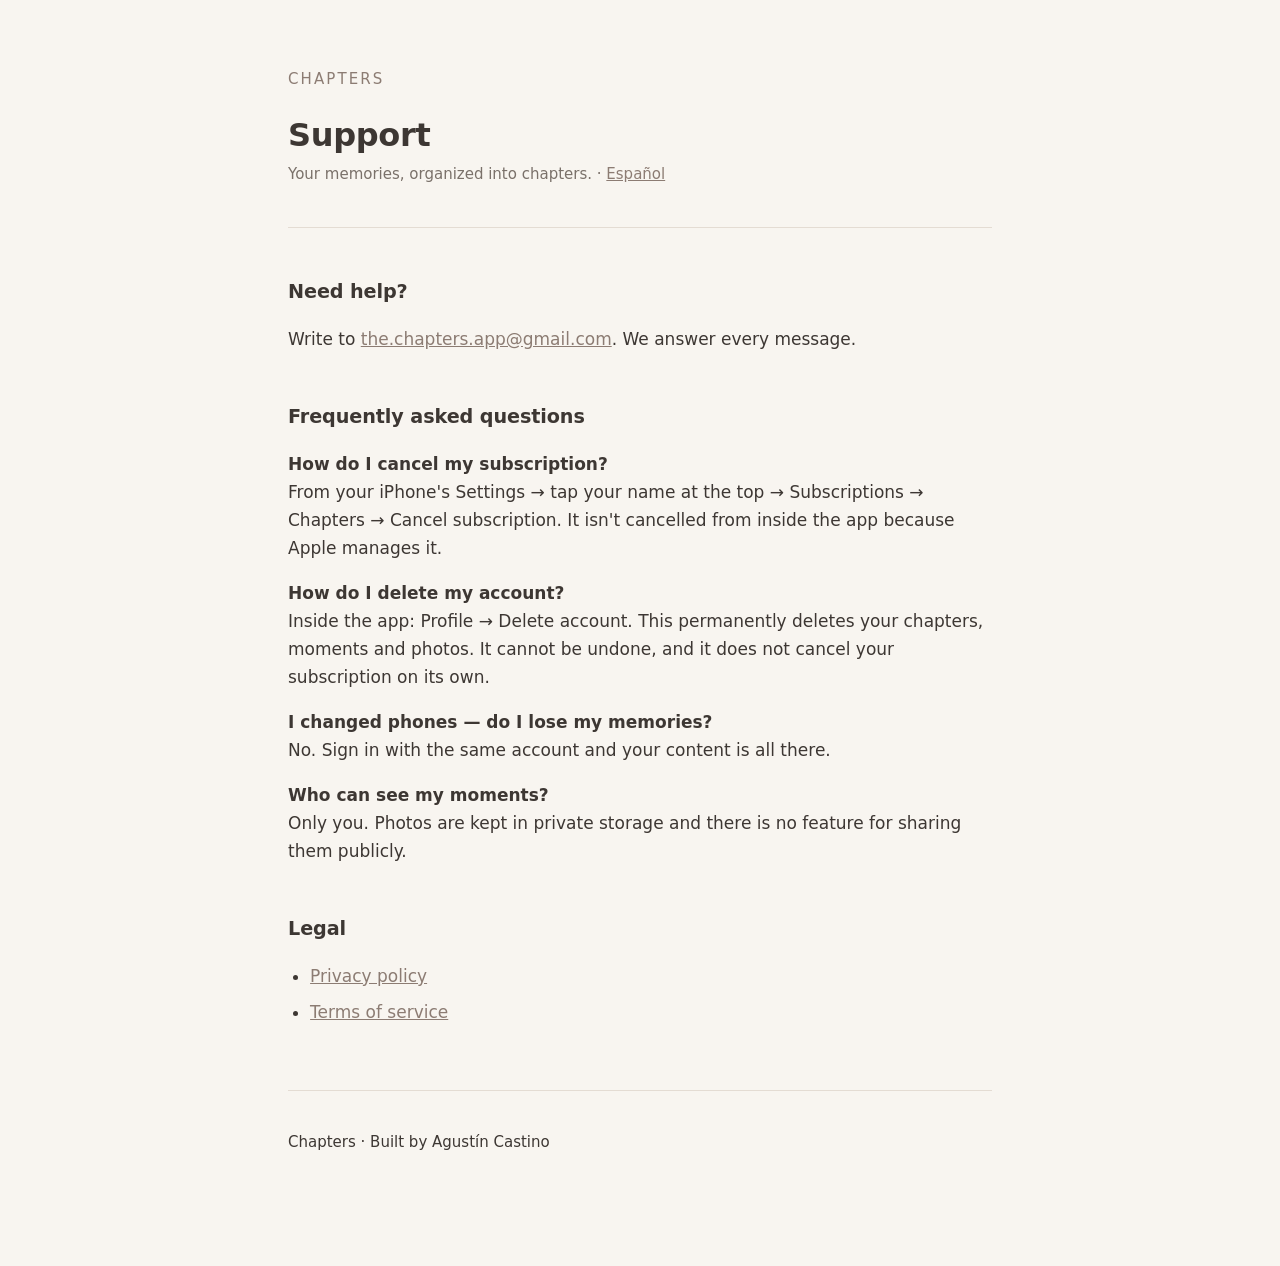
==== en/index.html @ d708229b "Add legal files" ====
<!doctype html>
<html lang="en">
<head>
<meta charset="utf-8">
<meta name="viewport" content="width=device-width, initial-scale=1">
<title>Chapters — Support</title>
<link rel="stylesheet" href="styles.css">
</head>
<body>
<main>
  <header>
    <span class="wordmark">Chapters</span>
    <h1>Support</h1>
    <p class="updated">Your memories, organized into chapters. · <a href="../">Español</a></p>
  </header>

  <h2>Need help?</h2>
  <p>Write to <a href="mailto:the.chapters.app@gmail.com">the.chapters.app@gmail.com</a>.
  We answer every message.</p>

  <h2>Frequently asked questions</h2>

  <p><strong>How do I cancel my subscription?</strong><br>
  From your iPhone's Settings → tap your name at the top → Subscriptions →
  Chapters → Cancel subscription. It isn't cancelled from inside the app because
  Apple manages it.</p>

  <p><strong>How do I delete my account?</strong><br>
  Inside the app: Profile → Delete account. This permanently deletes your chapters,
  moments and photos. It cannot be undone, and it does not cancel your subscription
  on its own.</p>

  <p><strong>I changed phones — do I lose my memories?</strong><br>
  No. Sign in with the same account and your content is all there.</p>

  <p><strong>Who can see my moments?</strong><br>
  Only you. Photos are kept in private storage and there is no feature for sharing
  them publicly.</p>

  <h2>Legal</h2>
  <ul>
    <li><a href="privacy.html">Privacy policy</a></li>
    <li><a href="terms.html">Terms of service</a></li>
  </ul>

  <footer>
    <p>Chapters · Built by Agustín Castino</p>
  </footer>
</main>
</body>
</html>
---- en/styles.css ----
/* Paleta de Chapters: crema de fondo, tinta cálida, marca #8C7C73. */
:root {
  --bg:      #F8F5F0;
  --ink:     #3D3733;
  --muted:   #7A716A;
  --mark:    #8C7C73;
  --hairline: #E4DCD3;
}

* { box-sizing: border-box; }

body {
  margin: 0;
  padding: 0 24px 96px;
  background: var(--bg);
  color: var(--ink);
  font-family: -apple-system, BlinkMacSystemFont, "Segoe UI", system-ui, sans-serif;
  font-size: 17px;
  line-height: 1.65;
  -webkit-text-size-adjust: 100%;
}

main {
  max-width: 44rem;
  margin: 0 auto;
}

header {
  padding: 64px 0 40px;
  border-bottom: 1px solid var(--hairline);
  margin-bottom: 40px;
}

.wordmark {
  font-size: 15px;
  letter-spacing: 0.14em;
  text-transform: uppercase;
  color: var(--mark);
  text-decoration: none;
  font-weight: 500;
}

h1 {
  font-size: 2rem;
  line-height: 1.2;
  margin: 24px 0 8px;
  font-weight: 600;
  letter-spacing: -0.01em;
}

h2 {
  font-size: 1.2rem;
  margin: 48px 0 12px;
  font-weight: 600;
  letter-spacing: -0.005em;
}

.updated {
  color: var(--muted);
  font-size: 15px;
  margin: 0;
}

p, li { color: var(--ink); }

ul { padding-left: 1.3em; }

li { margin-bottom: 8px; }

a { color: var(--mark); }

strong { font-weight: 600; }

.note {
  background: #FFFFFF;
  border: 1px solid var(--hairline);
  border-radius: 12px;
  padding: 16px 20px;
  margin: 24px 0;
}

.note p { margin: 0; }

footer {
  margin-top: 64px;
  padding-top: 24px;
  border-top: 1px solid var(--hairline);
  color: var(--muted);
  font-size: 15px;
}

@media (max-width: 480px) {
  body { font-size: 16px; padding: 0 20px 64px; }
  header { padding-top: 40px; }
  h1 { font-size: 1.6rem; }
}
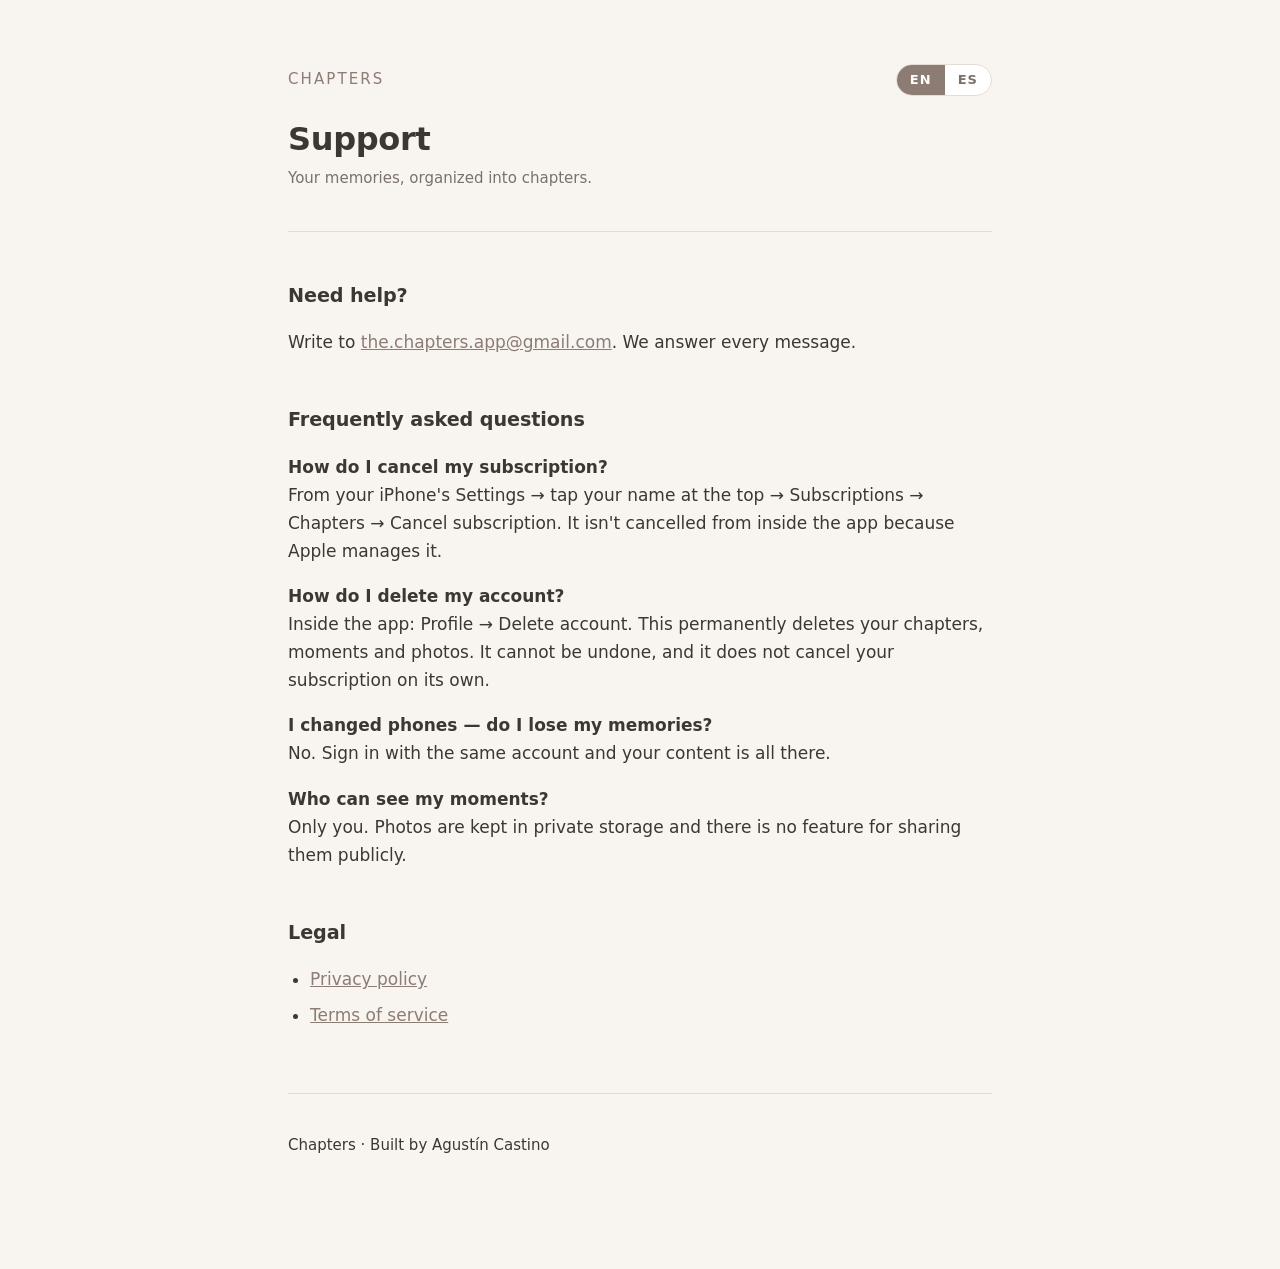
==== commit 5f4c1064: "fixes idiomas" ====
--- a/en/index.html
+++ b/en/index.html
@@ -9,9 +9,15 @@
 <body>
 <main>
   <header>
-    <span class="wordmark">Chapters</span>
+    <div class="topbar">
+      <span class="wordmark">Chapters</span>
+      <nav class="langswitch" aria-label="Language">
+        <span class="current" aria-current="true">EN</span>
+        <a href="../" hreflang="es" lang="es">ES</a>
+      </nav>
+    </div>
     <h1>Support</h1>
-    <p class="updated">Your memories, organized into chapters. · <a href="../">Español</a></p>
+    <p class="updated">Your memories, organized into chapters.</p>
   </header>
 
   <h2>Need help?</h2>
--- a/en/styles.css
+++ b/en/styles.css
@@ -38,6 +38,40 @@
   color: var(--mark);
   text-decoration: none;
   font-weight: 500;
+}
+
+/* Marca a la izquierda, selector de idioma a la derecha. */
+.topbar {
+  display: flex;
+  align-items: center;
+  justify-content: space-between;
+  gap: 16px;
+}
+
+.langswitch {
+  display: inline-flex;
+  border: 1px solid var(--hairline);
+  border-radius: 999px;
+  overflow: hidden;
+  background: #FFFFFF;
+  flex-shrink: 0;
+}
+
+.langswitch a,
+.langswitch span {
+  padding: 5px 13px;
+  font-size: 13px;
+  font-weight: 600;
+  letter-spacing: 0.08em;
+  line-height: 1.5;
+  text-decoration: none;
+  color: var(--muted);
+}
+
+/* El idioma activo no es un link: no tiene a dónde llevar. */
+.langswitch .current {
+  background: var(--mark);
+  color: #FFFFFF;
 }
 
 h1 {
